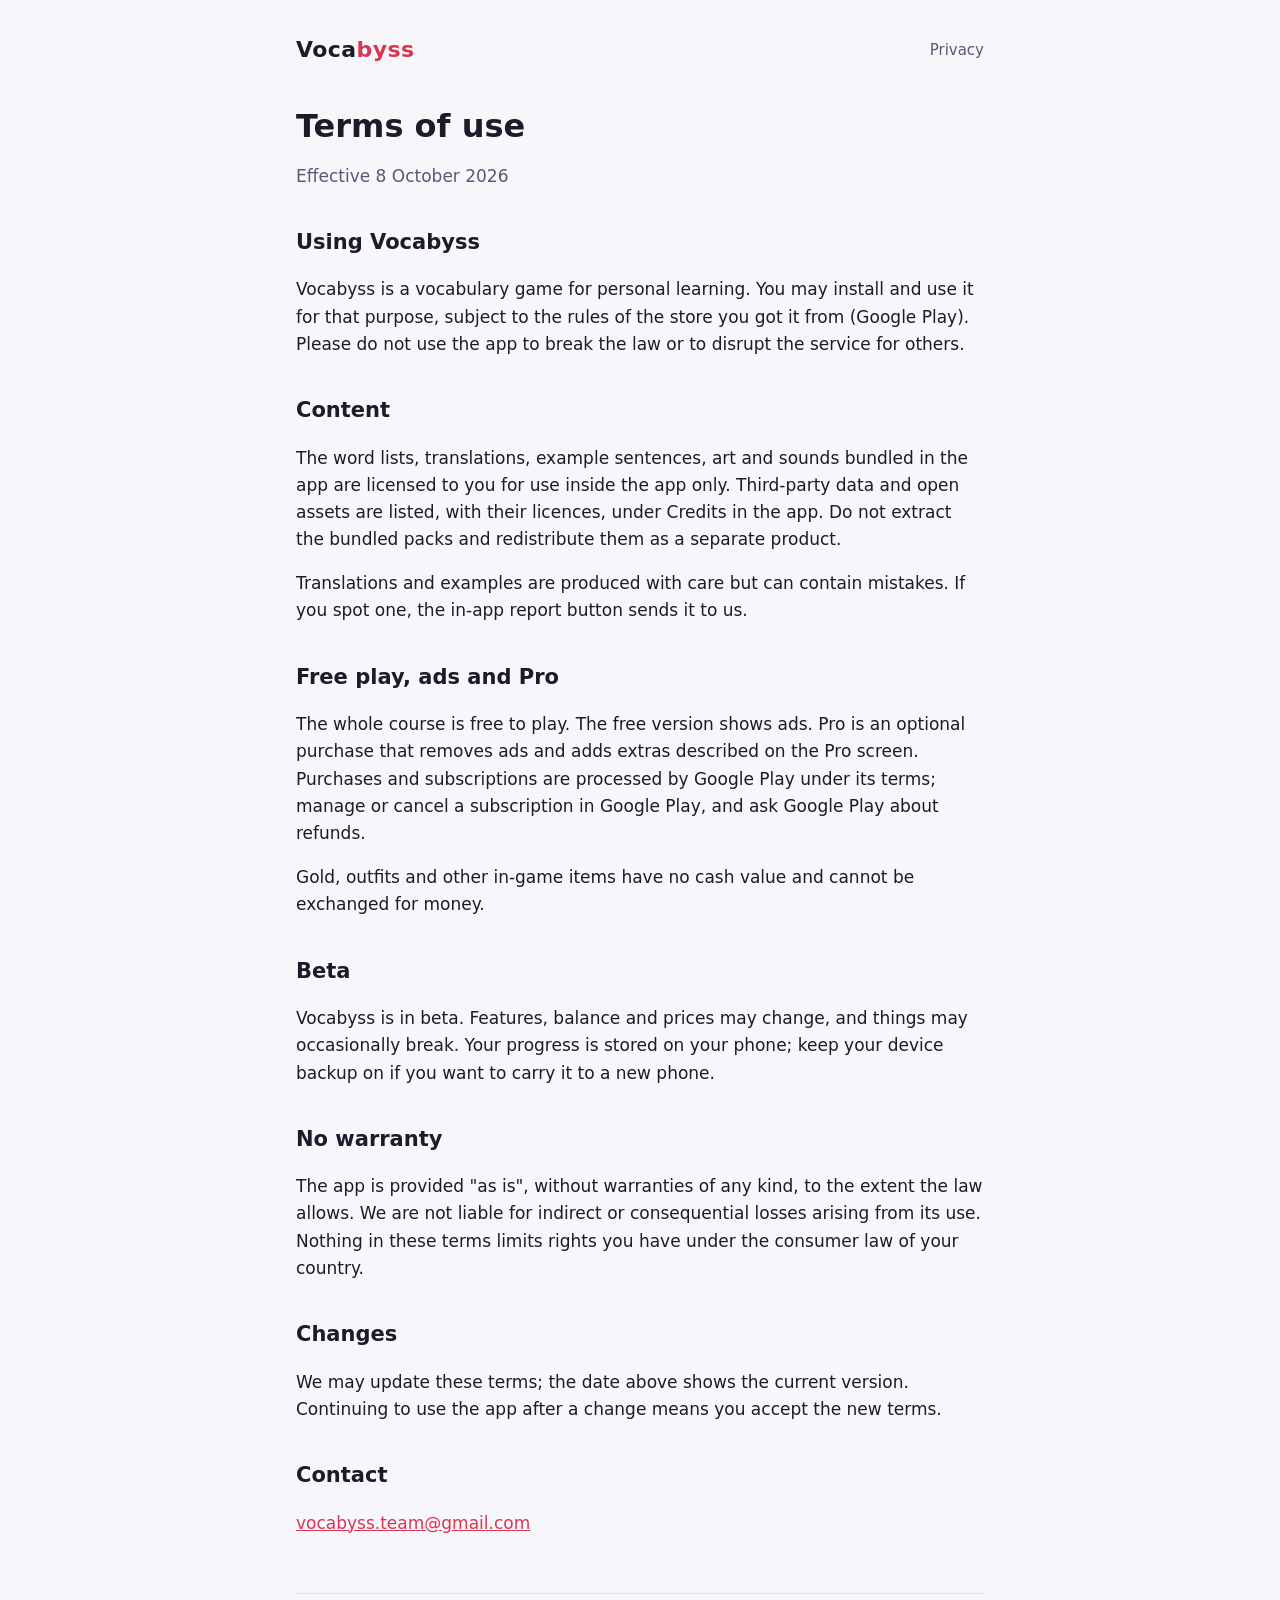
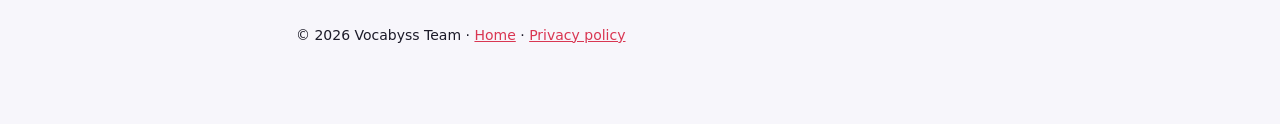
==== terms/index.html @ 126277d5 "Add the Vocabyss site: landing, privacy policy (EN, RU) and terms." ====
<!doctype html>
<html lang="en">
<head>
  <meta charset="utf-8">
  <meta name="viewport" content="width=device-width, initial-scale=1">
  <title>Vocabyss Terms of Use</title>
  <meta name="description" content="The terms for using the Vocabyss app.">
  <link rel="stylesheet" href="/style.css">
</head>
<body>
  <div class="wrap">
    <header class="site">
      <a class="brand" href="/">Voca<span>byss</span></a>
      <nav>
        <a href="/privacy/">Privacy</a>
      </nav>
    </header>

    <h1>Terms of use</h1>
    <p class="muted">Effective 8 October 2026</p>

    <h2>Using Vocabyss</h2>
    <p>Vocabyss is a vocabulary game for personal learning. You may install and use it for that purpose, subject to the rules of the store you got it from (Google Play). Please do not use the app to break the law or to disrupt the service for others.</p>

    <h2>Content</h2>
    <p>The word lists, translations, example sentences, art and sounds bundled in the app are licensed to you for use inside the app only. Third-party data and open assets are listed, with their licences, under Credits in the app. Do not extract the bundled packs and redistribute them as a separate product.</p>
    <p>Translations and examples are produced with care but can contain mistakes. If you spot one, the in-app report button sends it to us.</p>

    <h2>Free play, ads and Pro</h2>
    <p>The whole course is free to play. The free version shows ads. Pro is an optional purchase that removes ads and adds extras described on the Pro screen. Purchases and subscriptions are processed by Google Play under its terms; manage or cancel a subscription in Google Play, and ask Google Play about refunds.</p>
    <p>Gold, outfits and other in-game items have no cash value and cannot be exchanged for money.</p>

    <h2>Beta</h2>
    <p>Vocabyss is in beta. Features, balance and prices may change, and things may occasionally break. Your progress is stored on your phone; keep your device backup on if you want to carry it to a new phone.</p>

    <h2>No warranty</h2>
    <p>The app is provided "as is", without warranties of any kind, to the extent the law allows. We are not liable for indirect or consequential losses arising from its use. Nothing in these terms limits rights you have under the consumer law of your country.</p>

    <h2>Changes</h2>
    <p>We may update these terms; the date above shows the current version. Continuing to use the app after a change means you accept the new terms.</p>

    <h2>Contact</h2>
    <p><a href="mailto:vocabyss.team@gmail.com">vocabyss.team@gmail.com</a></p>

    <footer>
      <p>© 2026 Vocabyss Team · <a href="/">Home</a> · <a href="/privacy/">Privacy policy</a></p>
    </footer>
  </div>
</body>
</html>
---- style.css ----
:root {
  --bg: #f7f6fb;
  --surface: #ffffff;
  --text: #1c1b29;
  --muted: #5a5873;
  --line: #e3e1ee;
  --accent: #d93652;
  --accent-ink: #ffffff;
  --gold: #b7791f;
}
@media (prefers-color-scheme: dark) {
  :root {
    --bg: #14131f;
    --surface: #1d1c2c;
    --text: #ecebf5;
    --muted: #a9a7c2;
    --line: #2e2d42;
    --accent: #ff5a73;
    --accent-ink: #14131f;
    --gold: #f0b429;
  }
}
* { box-sizing: border-box; }
html { -webkit-text-size-adjust: 100%; }
body {
  margin: 0;
  background: var(--bg);
  color: var(--text);
  font: 17px/1.6 system-ui, -apple-system, "Segoe UI", Roboto, "Noto Sans", sans-serif;
}
.wrap { max-width: 720px; margin: 0 auto; padding: 32px 16px 64px; }
header.site { display: flex; align-items: center; justify-content: space-between; gap: 12px; flex-wrap: wrap; }
.brand { font-weight: 800; letter-spacing: 0.02em; font-size: 22px; color: var(--text); text-decoration: none; }
.brand span { color: var(--accent); }
nav a { color: var(--muted); text-decoration: none; margin-left: 16px; font-size: 15px; }
nav a:hover, nav a:focus-visible { color: var(--text); text-decoration: underline; }
h1 { font-size: 32px; line-height: 1.2; margin: 40px 0 8px; }
h2 { font-size: 21px; margin: 36px 0 8px; }
p, li { color: var(--text); }
.muted { color: var(--muted); }
.lede { font-size: 19px; color: var(--muted); }
a { color: var(--accent); }
ul { padding-left: 22px; }
li { margin: 4px 0; }
.card {
  background: var(--surface);
  border: 1px solid var(--line);
  border-radius: 14px;
  padding: 20px;
  margin: 24px 0;
}
.summary li::marker { color: var(--gold); }
.btn {
  display: inline-block;
  background: var(--accent);
  color: var(--accent-ink);
  padding: 12px 20px;
  border-radius: 999px;
  text-decoration: none;
  font-weight: 700;
}
.lang { font-size: 15px; }
footer { margin-top: 56px; padding-top: 16px; border-top: 1px solid var(--line); font-size: 14px; color: var(--muted); }
code { font-size: 0.92em; }
@media (max-width: 480px) {
  h1 { font-size: 27px; }
  nav a { margin-left: 12px; }
}
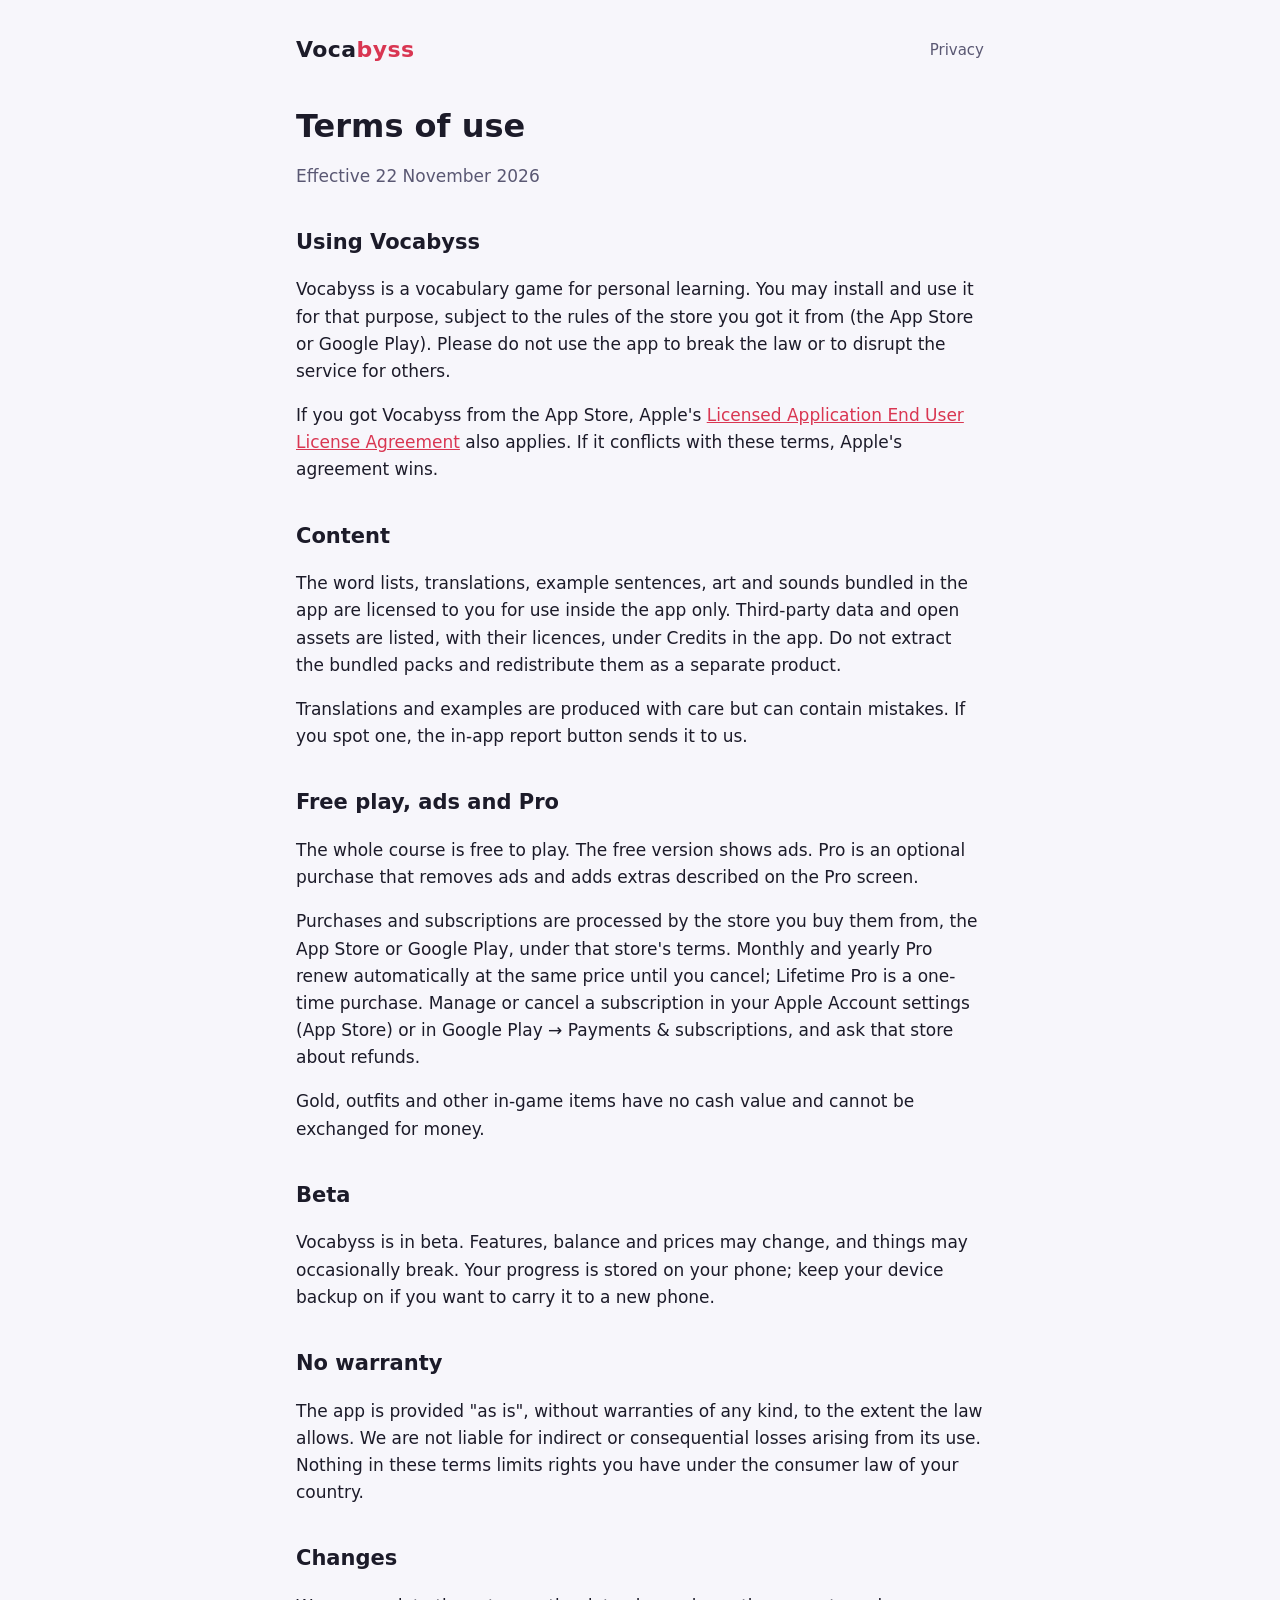
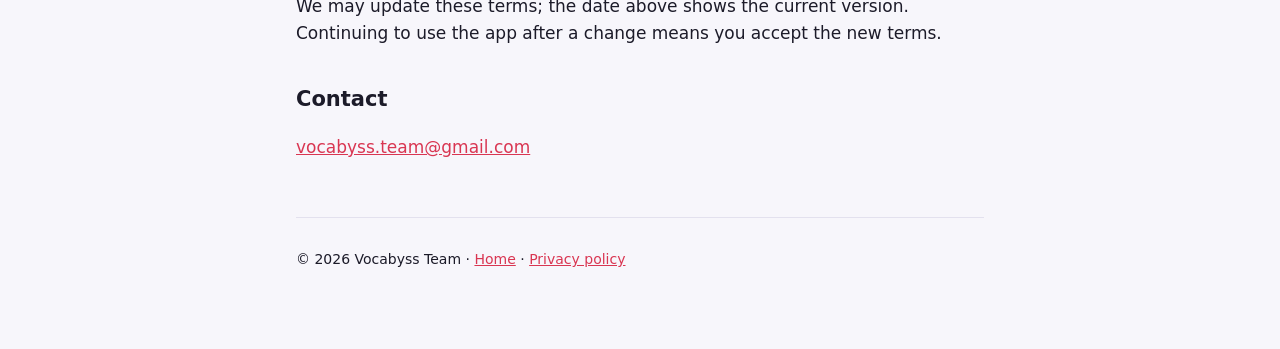
==== commit 6fd320e0: "Terms: cover the App Store alongside Google Play. Store rules, Apple's standard EULA for App Store i" ====
--- a/terms/index.html
+++ b/terms/index.html
@@ -17,17 +17,19 @@
     </header>
 
     <h1>Terms of use</h1>
-    <p class="muted">Effective 8 October 2026</p>
+    <p class="muted">Effective 22 November 2026</p>
 
     <h2>Using Vocabyss</h2>
-    <p>Vocabyss is a vocabulary game for personal learning. You may install and use it for that purpose, subject to the rules of the store you got it from (Google Play). Please do not use the app to break the law or to disrupt the service for others.</p>
+    <p>Vocabyss is a vocabulary game for personal learning. You may install and use it for that purpose, subject to the rules of the store you got it from (the App Store or Google Play). Please do not use the app to break the law or to disrupt the service for others.</p>
+    <p>If you got Vocabyss from the App Store, Apple's <a href="https://www.apple.com/legal/internet-services/itunes/dev/stdeula/">Licensed Application End User License Agreement</a> also applies. If it conflicts with these terms, Apple's agreement wins.</p>
 
     <h2>Content</h2>
     <p>The word lists, translations, example sentences, art and sounds bundled in the app are licensed to you for use inside the app only. Third-party data and open assets are listed, with their licences, under Credits in the app. Do not extract the bundled packs and redistribute them as a separate product.</p>
     <p>Translations and examples are produced with care but can contain mistakes. If you spot one, the in-app report button sends it to us.</p>
 
     <h2>Free play, ads and Pro</h2>
-    <p>The whole course is free to play. The free version shows ads. Pro is an optional purchase that removes ads and adds extras described on the Pro screen. Purchases and subscriptions are processed by Google Play under its terms; manage or cancel a subscription in Google Play, and ask Google Play about refunds.</p>
+    <p>The whole course is free to play. The free version shows ads. Pro is an optional purchase that removes ads and adds extras described on the Pro screen.</p>
+    <p>Purchases and subscriptions are processed by the store you buy them from, the App Store or Google Play, under that store's terms. Monthly and yearly Pro renew automatically at the same price until you cancel; Lifetime Pro is a one-time purchase. Manage or cancel a subscription in your Apple Account settings (App Store) or in Google Play → Payments &amp; subscriptions, and ask that store about refunds.</p>
     <p>Gold, outfits and other in-game items have no cash value and cannot be exchanged for money.</p>
 
     <h2>Beta</h2>
